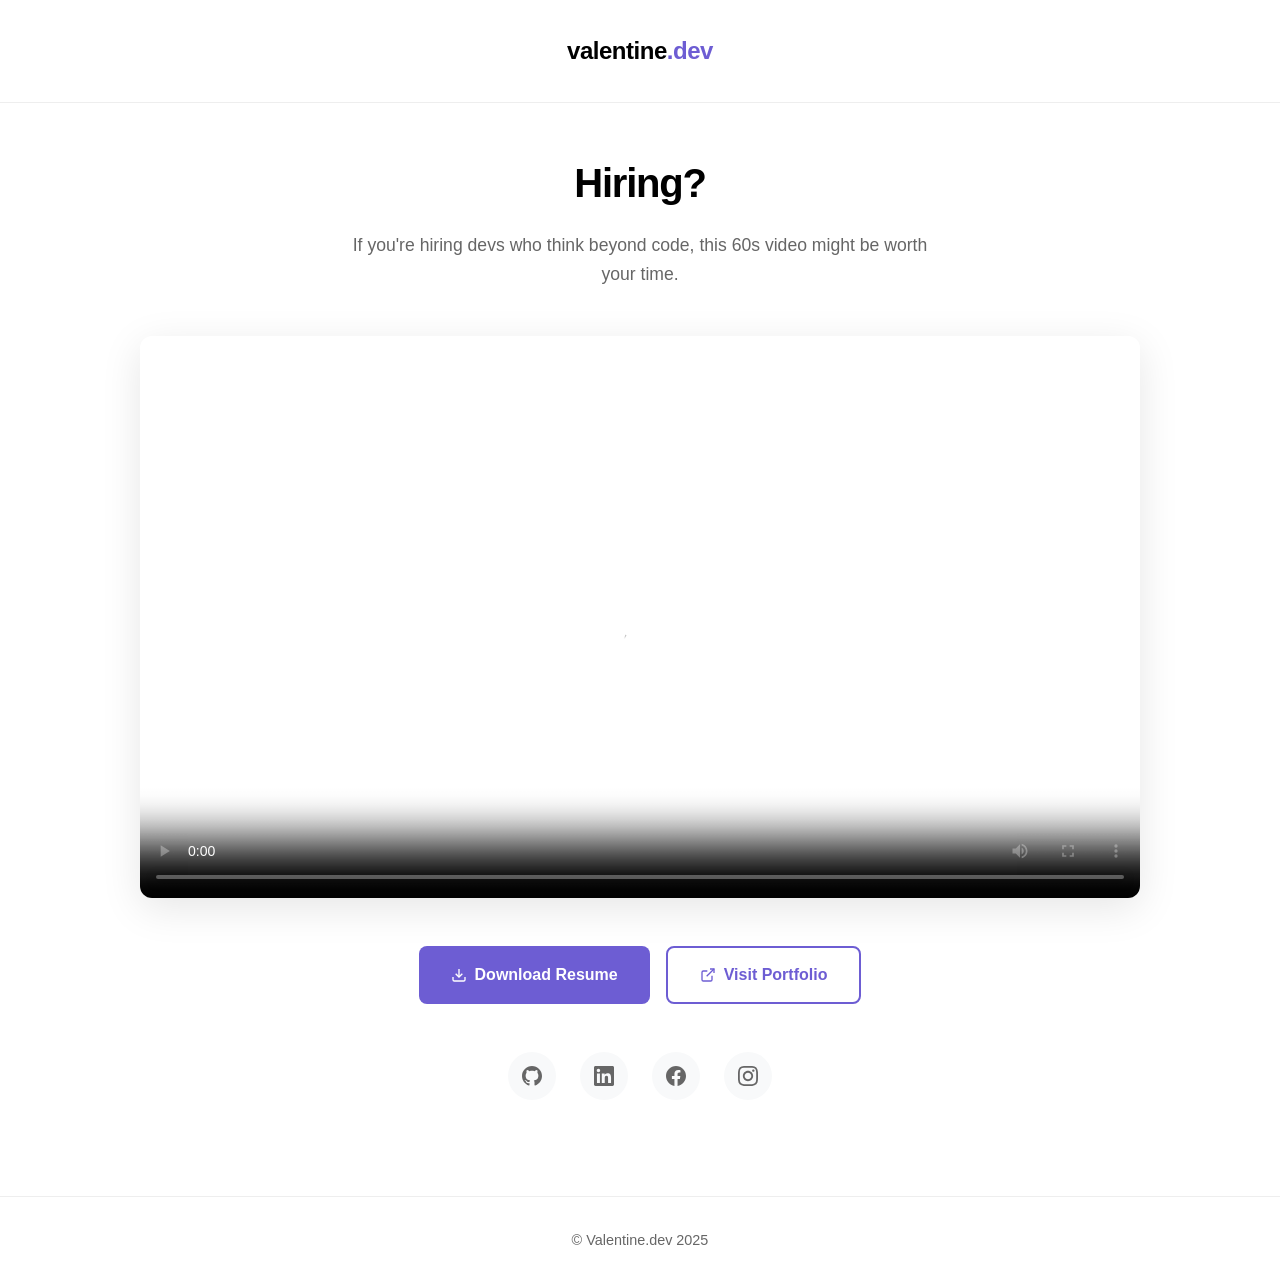
==== videos/60s-pitch/index.html @ 17f37378 "Add 60s pitch video and create index.html for video presentation - Added video file: assets/videos/6" ====
<!DOCTYPE html>
<html lang="en">
<head>
    <meta charset="UTF-8">
    <meta name="viewport" content="width=device-width, initial-scale=1.0">
    <title>Valentine Ohalebo - Full Stack Developer</title>
    <meta name="description" content="Full Stack Developer with 4+ years of experience crafting scalable web applications using React, Next.js, and TypeScript.">
    
    <style>
        * {
            margin: 0;
            padding: 0;
            box-sizing: border-box;
        }

        body {
            font-family: -apple-system, BlinkMacSystemFont, 'Segoe UI', Roboto, Oxygen, Ubuntu, Cantarell, sans-serif;
            line-height: 1.6;
            color: #333;
            background: #fff;
        }

        .container {
            max-width: 1200px;
            margin: 0 auto;
            padding: 0 20px;
        }

        /* Header */
        header {
            padding: 2rem 0;
            text-align: center;
            border-bottom: 1px solid #eee;
        }

        .brand {
            font-size: 1.5rem;
            font-weight: 600;
            color: #000;
            text-decoration: none;
            letter-spacing: -0.02em;
        }

        .brand .dev {
            color: #6D5DD3;
        }

        /* Main Content */
        main {
            padding: 3rem 0;
        }

        .intro {
            text-align: center;
            margin-bottom: 3rem;
        }

        .intro h1 {
            font-size: 2.5rem;
            font-weight: 700;
            margin-bottom: 1rem;
            color: #000;
            letter-spacing: -0.03em;
        }

        .intro p {
            font-size: 1.1rem;
            color: #666;
            max-width: 600px;
            margin: 0 auto;
        }

        /* Video Section */
        .video-section {
            margin: 3rem 0;
            text-align: center;
        }

        .video-container {
            position: relative;
            width: 100%;
            max-width: 900px;
            margin: 0 auto;
            border-radius: 12px;
            overflow: hidden;
            box-shadow: 0 10px 40px rgba(0, 0, 0, 0.1);
            aspect-ratio: 16/9;
        }

        .video-container video {
            width: 100%;
            height: 100%;
            object-fit: cover;
            display: block;
        }

        /* CTA Section */
        .cta-section {
            text-align: center;
            margin: 3rem 0;
        }

        .cta-buttons {
            display: flex;
            gap: 1rem;
            justify-content: center;
            flex-wrap: wrap;
            margin-top: 2rem;
        }

        .btn {
            display: inline-flex;
            align-items: center;
            gap: 0.5rem;
            padding: 0.875rem 2rem;
            font-size: 1rem;
            font-weight: 600;
            text-decoration: none;
            border-radius: 8px;
            transition: all 0.2s ease;
            border: none;
            cursor: pointer;
        }

        .btn-primary {
            background: #6D5DD3;
            color: #fff;
        }

        .btn-primary:hover {
            background: #5A4BC4;
            transform: translateY(-1px);
        }

        .btn-secondary {
            background: #fff;
            color: #6D5DD3;
            border: 2px solid #6D5DD3;
        }

        .btn-secondary:hover {
            background: #6D5DD3;
            color: #fff;
            transform: translateY(-1px);
        }

        /* Social Media */
        .social-section {
            text-align: center;
            margin: 3rem 0;
        }

        .social-icons {
            display: flex;
            justify-content: center;
            gap: 1.5rem;
            margin-top: 1rem;
        }

        .social-link {
            display: inline-flex;
            align-items: center;
            justify-content: center;
            width: 48px;
            height: 48px;
            background: #f8f9fa;
            border-radius: 50%;
            color: #666;
            text-decoration: none;
            transition: all 0.2s ease;
        }

        .social-link:hover {
            background: #6D5DD3;
            color: #fff;
            transform: translateY(-2px);
        }

        .social-link svg {
            width: 20px;
            height: 20px;
        }

        /* Footer */
        footer {
            border-top: 1px solid #eee;
            padding: 2rem 0;
            text-align: center;
            color: #666;
            font-size: 0.9rem;
        }

        /* Responsive */
        @media (max-width: 1024px) {
            .video-container {
                max-width: 800px;
            }
        }

        @media (max-width: 768px) {
            .container {
                padding: 0 20px;
            }

            main {
                padding: 2rem 0;
            }

            .intro {
                margin-bottom: 2.5rem;
            }

            .intro h1 {
                font-size: 2.2rem;
                margin-bottom: 1.5rem;
            }

            .intro p {
                font-size: 1.05rem;
                line-height: 1.5;
                padding: 0 10px;
            }

            .video-section {
                margin: 2.5rem 0;
                padding: 0 10px;
            }

            .video-container {
                max-width: 100%;
                margin: 0 auto;
                border-radius: 12px;
                box-shadow: 0 8px 32px rgba(0, 0, 0, 0.12);
            }

            .cta-section {
                margin: 2.5rem 0;
            }

            .cta-buttons {
                flex-direction: column;
                align-items: center;
                gap: 1rem;
                margin-top: 2rem;
            }

            .btn {
                width: 100%;
                max-width: 320px;
                padding: 1rem 2rem;
                font-size: 1.05rem;
                justify-content: center;
            }

            .social-section {
                margin: 2.5rem 0;
            }

            .social-icons {
                gap: 1.2rem;
            }

            .social-link {
                width: 52px;
                height: 52px;
            }

            .social-link svg {
                width: 22px;
                height: 22px;
            }
        }

        @media (max-width: 480px) {
            .container {
                padding: 0 16px;
            }

            header {
                padding: 1.5rem 0;
            }

            main {
                padding: 1.5rem 0;
            }

            .intro h1 {
                font-size: 1.9rem;
                margin-bottom: 1.2rem;
            }

            .intro p {
                font-size: 1rem;
                padding: 0 5px;
            }

            .video-section {
                padding: 0 8px;
            }

            .video-container {
                border-radius: 10px;
                box-shadow: 0 6px 24px rgba(0, 0, 0, 0.1);
            }

            .btn {
                max-width: 280px;
                padding: 0.9rem 1.5rem;
                font-size: 1rem;
            }

            .brand {
                font-size: 1.3rem;
            }

            .social-icons {
                gap: 1rem;
            }

            .social-link {
                width: 48px;
                height: 48px;
            }

            .social-link svg {
                width: 20px;
                height: 20px;
            }
        }

        /* Large screens - utilize more space */
        @media (min-width: 1200px) {
            .video-container {
                max-width: 1000px;
            }
        }

        @media (min-width: 1400px) {
            .container {
                max-width: 1400px;
            }
            
            .video-container {
                max-width: 1200px;
            }
        }
    </style>
</head>
<body>
    <header>
        <div class="container">
            <a href="/" class="brand">valentine<span class="dev">.dev</span></a>
        </div>
    </header>

    <main>
        <div class="container">
            <section class="intro">
                <h1>Hiring?</h1>
                <p>If you're hiring devs who think beyond code, this 60s video might be worth your time.</p>
            </section>

            <section class="video-section">
                <div class="video-container">
                    <video 
                        controls 
                        preload="metadata"
                        poster="../../assets/image/60s-pitch-thumbnail.jpeg"
                    >
                        <source src="../../assets/videos/60s-pitch.mp4" type="video/mp4">
                        Your browser does not support the video tag.
                    </video>
                </div>
            </section>

            <section class="cta-section">
                <div class="cta-buttons">
                    <a href="../../assets/resume/Valentine_Ohalebo_Resume.pdf" class="btn btn-primary" download>
                        <svg width="16" height="16" viewBox="0 0 24 24" fill="none" stroke="currentColor" stroke-width="2">
                            <path d="M21 15v4a2 2 0 0 1-2 2H5a2 2 0 0 1-2-2v-4"/>
                            <polyline points="7,10 12,15 17,10"/>
                            <line x1="12" y1="15" x2="12" y2="3"/>
                        </svg>
                        Download Resume
                    </a>
                    <a href="https://valentine.dev" class="btn btn-secondary" target="_blank" rel="noopener">
                        <svg width="16" height="16" viewBox="0 0 24 24" fill="none" stroke="currentColor" stroke-width="2">
                            <path d="M18 13v6a2 2 0 0 1-2 2H5a2 2 0 0 1-2-2V8a2 2 0 0 1 2-2h6"/>
                            <polyline points="15,3 21,3 21,9"/>
                            <line x1="10" y1="14" x2="21" y2="3"/>
                        </svg>
                        Visit Portfolio
                    </a>
                </div>
            </section>

            <section class="social-section">
                <div class="social-icons">
                    <a href="https://github.com/thevalentinedev" class="social-link" target="_blank" rel="noopener" aria-label="GitHub">
                        <svg viewBox="0 0 24 24" fill="currentColor">
                            <path d="M12 0c-6.626 0-12 5.373-12 12 0 5.302 3.438 9.8 8.207 11.387.599.111.793-.261.793-.577v-2.234c-3.338.726-4.033-1.416-4.033-1.416-.546-1.387-1.333-1.756-1.333-1.756-1.089-.745.083-.729.083-.729 1.205.084 1.839 1.237 1.839 1.237 1.07 1.834 2.807 1.304 3.492.997.107-.775.418-1.305.762-1.604-2.665-.305-5.467-1.334-5.467-5.931 0-1.311.469-2.381 1.236-3.221-.124-.303-.535-1.524.117-3.176 0 0 1.008-.322 3.301 1.23.957-.266 1.983-.399 3.003-.404 1.02.005 2.047.138 3.006.404 2.291-1.552 3.297-1.23 3.297-1.23.653 1.653.242 2.874.118 3.176.77.84 1.235 1.911 1.235 3.221 0 4.609-2.807 5.624-5.479 5.921.43.372.823 1.102.823 2.222v3.293c0 .319.192.694.801.576 4.765-1.589 8.199-6.086 8.199-11.386 0-6.627-5.373-12-12-12z"/>
                        </svg>
                    </a>
                     <a href="https://www.linkedin.com/in/valentine-ohalebo-51bb37221/" class="social-link" target="_blank" rel="noopener" aria-label="LinkedIn">
                        <svg viewBox="0 0 24 24" fill="currentColor">
                            <path d="M20.447 20.452h-3.554v-5.569c0-1.328-.027-3.037-1.852-3.037-1.853 0-2.136 1.445-2.136 2.939v5.667H9.351V9h3.414v1.561h.046c.477-.9 1.637-1.85 3.37-1.85 3.601 0 4.267 2.37 4.267 5.455v6.286zM5.337 7.433c-1.144 0-2.063-.926-2.063-2.065 0-1.138.92-2.063 2.063-2.063 1.14 0 2.064.925 2.064 2.063 0 1.139-.925 2.065-2.064 2.065zm1.782 13.019H3.555V9h3.564v11.452zM22.225 0H1.771C.792 0 0 .774 0 1.729v20.542C0 23.227.792 24 1.771 24h20.451C23.2 24 24 23.227 24 22.271V1.729C24 .774 23.2 0 22.222 0h.003z"/>
                        </svg>
                    </a>
                    <a href="https://www.facebook.com/people/Valentine-Ohalebo/61554448273077/?_rdr" class="social-link" target="_blank" rel="noopener" aria-label="Facebook">
                        <svg viewBox="0 0 24 24" fill="currentColor">
                            <path d="M24 12.073c0-6.627-5.373-12-12-12s-12 5.373-12 12c0 5.99 4.388 10.954 10.125 11.854v-8.385H7.078v-3.47h3.047V9.43c0-3.007 1.792-4.669 4.533-4.669 1.312 0 2.686.235 2.686.235v2.953H15.83c-1.491 0-1.956.925-1.956 1.874v2.25h3.328l-.532 3.47h-2.796v8.385C19.612 23.027 24 18.062 24 12.073z"/>
                        </svg>
                    </a>
                    <a href="https://www.instagram.com/codebyval/" class="social-link" target="_blank" rel="noopener" aria-label="Instagram">
                        <svg viewBox="0 0 24 24" fill="currentColor">
                            <path d="M12 2.163c3.204 0 3.584.012 4.85.07 3.252.148 4.771 1.691 4.919 4.919.058 1.265.069 1.645.069 4.849 0 3.205-.012 3.584-.069 4.849-.149 3.225-1.664 4.771-4.919 4.919-1.266.058-1.644.07-4.85.07-3.204 0-3.584-.012-4.849-.07-3.26-.149-4.771-1.699-4.919-4.92-.058-1.265-.07-1.644-.07-4.849 0-3.204.013-3.583.07-4.849.149-3.227 1.664-4.771 4.919-4.919 1.266-.057 1.645-.069 4.849-.069zm0-2.163c-3.259 0-3.667.014-4.947.072-4.358.2-6.78 2.618-6.98 6.98-.059 1.281-.073 1.689-.073 4.948 0 3.259.014 3.668.072 4.948.2 4.358 2.618 6.78 6.98 6.98 1.281.058 1.689.072 4.948.072 3.259 0 3.668-.014 4.948-.072 4.354-.2 6.782-2.618 6.979-6.98.059-1.28.073-1.689.073-4.948 0-3.259-.014-3.667-.072-4.947-.196-4.354-2.617-6.78-6.979-6.98-1.281-.059-1.69-.073-4.949-.073zm0 5.838c-3.403 0-6.162 2.759-6.162 6.162s2.759 6.163 6.162 6.163 6.162-2.759 6.162-6.163c0-3.403-2.759-6.162-6.162-6.162zm0 10.162c-2.209 0-4-1.79-4-4 0-2.209 1.791-4 4-4s4 1.791 4 4c0 2.21-1.791 4-4 4zm6.406-11.845c-.796 0-1.441.645-1.441 1.44s.645 1.44 1.441 1.44c.795 0 1.439-.645 1.439-1.44s-.644-1.44-1.439-1.44z"/>
                        </svg>
                    </a>
                </div>
            </section>
        </div>
    </main>

    <footer>
        <div class="container">
            <p>&copy; Valentine.dev 2025</p>
        </div>
    </footer>

    <script>
        // Simple analytics tracking (optional)
        function trackEvent(action, label) {
            console.log(`Event: ${action} - ${label}`);
            // Add your analytics code here if needed
        }

        // Track button clicks
        document.querySelectorAll('.btn').forEach(btn => {
            btn.addEventListener('click', function() {
                const action = this.textContent.trim();
                trackEvent('button_click', action);
            });
        });

        // Track social media clicks
        document.querySelectorAll('.social-link').forEach(link => {
            link.addEventListener('click', function() {
                const platform = this.getAttribute('aria-label');
                trackEvent('social_click', platform);
            });
        });

        // Video interaction tracking
        const video = document.querySelector('video');
        if (video) {
            video.addEventListener('play', () => trackEvent('video', 'play'));
            video.addEventListener('pause', () => trackEvent('video', 'pause'));
            video.addEventListener('ended', () => trackEvent('video', 'completed'));
        }

        // Smooth scroll for any internal links (if added later)
        document.querySelectorAll('a[href^="#"]').forEach(anchor => {
            anchor.addEventListener('click', function (e) {
                e.preventDefault();
                const target = document.querySelector(this.getAttribute('href'));
                if (target) {
                    target.scrollIntoView({
                        behavior: 'smooth',
                        block: 'start'
                    });
                }
            });
        });
    </script>
</body>
</html>
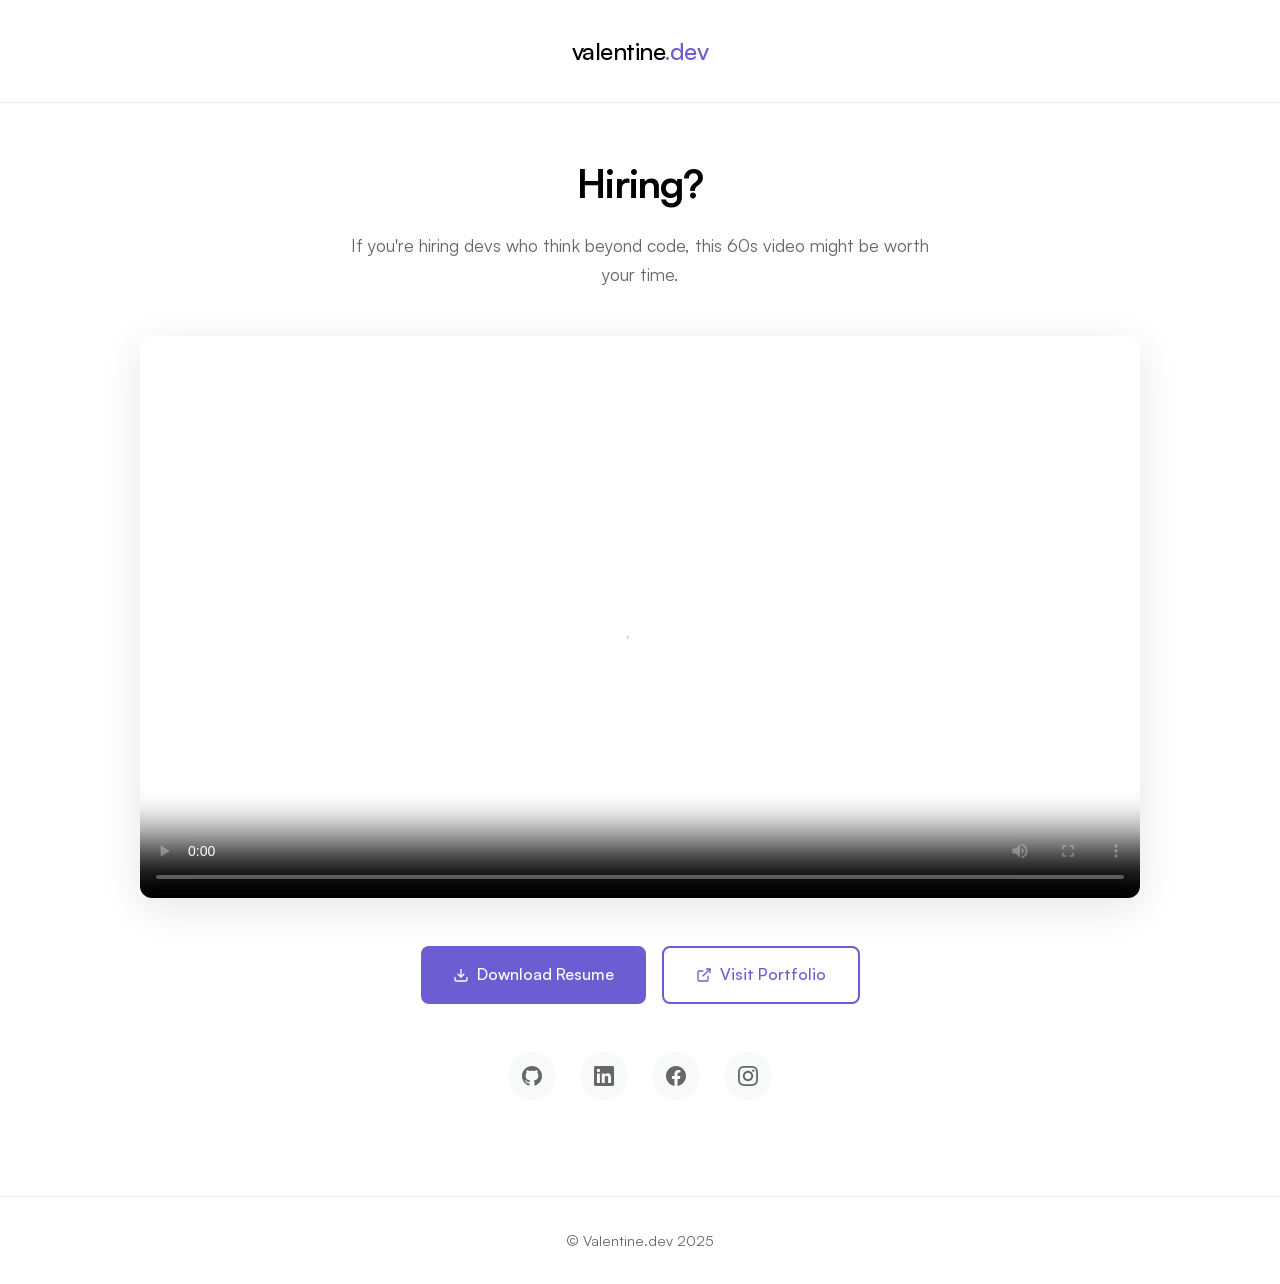
==== commit 773454c7: "Update Instagram link and enhance meta tags for SEO optimization" ====
--- a/videos/60s-pitch/index.html
+++ b/videos/60s-pitch/index.html
@@ -3,348 +3,94 @@
 <head>
     <meta charset="UTF-8">
     <meta name="viewport" content="width=device-width, initial-scale=1.0">
-    <title>Valentine Ohalebo - Full Stack Developer</title>
-    <meta name="description" content="Full Stack Developer with 4+ years of experience crafting scalable web applications using React, Next.js, and TypeScript.">
-    
-    <style>
-        * {
-            margin: 0;
-            padding: 0;
-            box-sizing: border-box;
-        }
-
-        body {
-            font-family: -apple-system, BlinkMacSystemFont, 'Segoe UI', Roboto, Oxygen, Ubuntu, Cantarell, sans-serif;
-            line-height: 1.6;
-            color: #333;
-            background: #fff;
-        }
-
-        .container {
-            max-width: 1200px;
-            margin: 0 auto;
-            padding: 0 20px;
-        }
-
-        /* Header */
-        header {
-            padding: 2rem 0;
-            text-align: center;
-            border-bottom: 1px solid #eee;
-        }
-
-        .brand {
-            font-size: 1.5rem;
-            font-weight: 600;
-            color: #000;
-            text-decoration: none;
-            letter-spacing: -0.02em;
-        }
-
-        .brand .dev {
-            color: #6D5DD3;
-        }
-
-        /* Main Content */
-        main {
-            padding: 3rem 0;
-        }
-
-        .intro {
-            text-align: center;
-            margin-bottom: 3rem;
-        }
-
-        .intro h1 {
-            font-size: 2.5rem;
-            font-weight: 700;
-            margin-bottom: 1rem;
-            color: #000;
-            letter-spacing: -0.03em;
-        }
-
-        .intro p {
-            font-size: 1.1rem;
-            color: #666;
-            max-width: 600px;
-            margin: 0 auto;
-        }
-
-        /* Video Section */
-        .video-section {
-            margin: 3rem 0;
-            text-align: center;
-        }
-
-        .video-container {
-            position: relative;
-            width: 100%;
-            max-width: 900px;
-            margin: 0 auto;
-            border-radius: 12px;
-            overflow: hidden;
-            box-shadow: 0 10px 40px rgba(0, 0, 0, 0.1);
-            aspect-ratio: 16/9;
-        }
-
-        .video-container video {
-            width: 100%;
-            height: 100%;
-            object-fit: cover;
-            display: block;
-        }
-
-        /* CTA Section */
-        .cta-section {
-            text-align: center;
-            margin: 3rem 0;
-        }
-
-        .cta-buttons {
-            display: flex;
-            gap: 1rem;
-            justify-content: center;
-            flex-wrap: wrap;
-            margin-top: 2rem;
-        }
-
-        .btn {
-            display: inline-flex;
-            align-items: center;
-            gap: 0.5rem;
-            padding: 0.875rem 2rem;
-            font-size: 1rem;
-            font-weight: 600;
-            text-decoration: none;
-            border-radius: 8px;
-            transition: all 0.2s ease;
-            border: none;
-            cursor: pointer;
-        }
-
-        .btn-primary {
-            background: #6D5DD3;
-            color: #fff;
-        }
-
-        .btn-primary:hover {
-            background: #5A4BC4;
-            transform: translateY(-1px);
-        }
-
-        .btn-secondary {
-            background: #fff;
-            color: #6D5DD3;
-            border: 2px solid #6D5DD3;
-        }
-
-        .btn-secondary:hover {
-            background: #6D5DD3;
-            color: #fff;
-            transform: translateY(-1px);
-        }
-
-        /* Social Media */
-        .social-section {
-            text-align: center;
-            margin: 3rem 0;
-        }
-
-        .social-icons {
-            display: flex;
-            justify-content: center;
-            gap: 1.5rem;
-            margin-top: 1rem;
-        }
-
-        .social-link {
-            display: inline-flex;
-            align-items: center;
-            justify-content: center;
-            width: 48px;
-            height: 48px;
-            background: #f8f9fa;
-            border-radius: 50%;
-            color: #666;
-            text-decoration: none;
-            transition: all 0.2s ease;
-        }
-
-        .social-link:hover {
-            background: #6D5DD3;
-            color: #fff;
-            transform: translateY(-2px);
-        }
-
-        .social-link svg {
-            width: 20px;
-            height: 20px;
-        }
-
-        /* Footer */
-        footer {
-            border-top: 1px solid #eee;
-            padding: 2rem 0;
-            text-align: center;
-            color: #666;
-            font-size: 0.9rem;
-        }
-
-        /* Responsive */
-        @media (max-width: 1024px) {
-            .video-container {
-                max-width: 800px;
-            }
-        }
-
-        @media (max-width: 768px) {
-            .container {
-                padding: 0 20px;
-            }
-
-            main {
-                padding: 2rem 0;
-            }
-
-            .intro {
-                margin-bottom: 2.5rem;
-            }
-
-            .intro h1 {
-                font-size: 2.2rem;
-                margin-bottom: 1.5rem;
-            }
-
-            .intro p {
-                font-size: 1.05rem;
-                line-height: 1.5;
-                padding: 0 10px;
-            }
-
-            .video-section {
-                margin: 2.5rem 0;
-                padding: 0 10px;
-            }
-
-            .video-container {
-                max-width: 100%;
-                margin: 0 auto;
-                border-radius: 12px;
-                box-shadow: 0 8px 32px rgba(0, 0, 0, 0.12);
-            }
-
-            .cta-section {
-                margin: 2.5rem 0;
-            }
-
-            .cta-buttons {
-                flex-direction: column;
-                align-items: center;
-                gap: 1rem;
-                margin-top: 2rem;
-            }
-
-            .btn {
-                width: 100%;
-                max-width: 320px;
-                padding: 1rem 2rem;
-                font-size: 1.05rem;
-                justify-content: center;
-            }
-
-            .social-section {
-                margin: 2.5rem 0;
-            }
-
-            .social-icons {
-                gap: 1.2rem;
-            }
-
-            .social-link {
-                width: 52px;
-                height: 52px;
-            }
-
-            .social-link svg {
-                width: 22px;
-                height: 22px;
-            }
-        }
-
-        @media (max-width: 480px) {
-            .container {
-                padding: 0 16px;
-            }
-
-            header {
-                padding: 1.5rem 0;
-            }
-
-            main {
-                padding: 1.5rem 0;
-            }
-
-            .intro h1 {
-                font-size: 1.9rem;
-                margin-bottom: 1.2rem;
-            }
-
-            .intro p {
-                font-size: 1rem;
-                padding: 0 5px;
-            }
-
-            .video-section {
-                padding: 0 8px;
-            }
-
-            .video-container {
-                border-radius: 10px;
-                box-shadow: 0 6px 24px rgba(0, 0, 0, 0.1);
-            }
-
-            .btn {
-                max-width: 280px;
-                padding: 0.9rem 1.5rem;
-                font-size: 1rem;
-            }
-
-            .brand {
-                font-size: 1.3rem;
-            }
-
-            .social-icons {
-                gap: 1rem;
-            }
-
-            .social-link {
-                width: 48px;
-                height: 48px;
-            }
-
-            .social-link svg {
-                width: 20px;
-                height: 20px;
-            }
-        }
-
-        /* Large screens - utilize more space */
-        @media (min-width: 1200px) {
-            .video-container {
-                max-width: 1000px;
-            }
-        }
-
-        @media (min-width: 1400px) {
-            .container {
-                max-width: 1400px;
-            }
-            
-            .video-container {
-                max-width: 1200px;
-            }
-        }
-    </style>
+    
+    <!-- Primary Meta Tags -->
+    <title>Valentine Ohalebo – I Build Fast, Scalable Tools That Actually Get Used</title>
+    <meta name="title" content="Valentine Ohalebo – I Build Fast, Scalable Tools That Actually Get Used">
+    <meta name="description" content="Here's a 60-second video showing how I build, what I ship, and why it's worth your time. Resume + portfolio inside.">
+    <meta name="keywords" content="Valentine Ohalebo, Full Stack Developer, React, Next.js, TypeScript, Web Developer, Software Engineer, Portfolio">
+    <meta name="author" content="Valentine Ohalebo">
+    <meta name="robots" content="index, follow">
+    <link rel="canonical" href="https://valentine.dev">
+    
+    <!-- Open Graph / Facebook -->
+    <meta property="og:type" content="website">
+    <meta property="og:url" content="https://valentine.dev">
+    <meta property="og:title" content="Valentine Ohalebo – I Build Fast, Scalable Tools That Actually Get Used">
+    <meta property="og:description" content="Here's a 60-second video showing how I build, what I ship, and why it's worth your time. Resume + portfolio inside.">
+    <meta property="og:image" content="https://valentine.dev/assets/image/60s-pitch-thumbnail.jpeg">
+    <meta property="og:image:width" content="1200">
+    <meta property="og:image:height" content="630">
+    <meta property="og:image:alt" content="Valentine Ohalebo - Full Stack Developer Video Pitch">
+    <meta property="og:site_name" content="Valentine.dev">
+    <meta property="og:locale" content="en_US">
+    
+    <!-- Twitter -->
+    <meta property="twitter:card" content="summary_large_image">
+    <meta property="twitter:url" content="https://valentine.dev">
+    <meta property="twitter:title" content="Valentine Ohalebo – I Build Fast, Scalable Tools That Actually Get Used">
+    <meta property="twitter:description" content="Here's a 60-second video showing how I build, what I ship, and why it's worth your time. Resume + portfolio inside.">
+    <meta property="twitter:image" content="https://valentine.dev/assets/image/60s-pitch-thumbnail.jpeg">
+    <meta property="twitter:image:alt" content="Valentine Ohalebo - Full Stack Developer Video Pitch">
+    <meta property="twitter:creator" content="@thevalentinedev">
+    <meta property="twitter:site" content="@thevalentinedev">
+    
+    <!-- LinkedIn -->
+    <meta property="og:image:type" content="image/jpeg">
+    <meta property="article:author" content="Valentine Ohalebo">
+    <meta property="profile:first_name" content="Valentine">
+    <meta property="profile:last_name" content="Ohalebo">
+    <meta property="profile:username" content="valentine-ohalebo">
+    
+    <!-- Additional Meta Tags -->
+    <meta name="theme-color" content="#6D5DD3">
+    <meta name="msapplication-TileColor" content="#6D5DD3">
+    <meta name="apple-mobile-web-app-capable" content="yes">
+    <meta name="apple-mobile-web-app-status-bar-style" content="default">
+    <meta name="apple-mobile-web-app-title" content="Valentine.dev">
+    
+    <!-- Favicon -->
+    <link rel="icon" type="image/x-icon" href="/favicon.ico">
+    <link rel="apple-touch-icon" sizes="180x180" href="/apple-touch-icon.png">
+    <link rel="icon" type="image/png" sizes="32x32" href="/favicon-32x32.png">
+    <link rel="icon" type="image/png" sizes="16x16" href="/favicon-16x16.png">
+    <link rel="manifest" href="/site.webmanifest">
+    <link rel="stylesheet" href="styles.css">
+    
+    <!-- Structured Data -->
+    <script type="application/ld+json">
+    {
+      "@context": "https://schema.org",
+      "@type": "Person",
+      "name": "Valentine Ohalebo",
+      "jobTitle": "Full Stack Developer",
+      "description": "Full Stack Developer with 4+ years of experience crafting scalable web applications using React, Next.js, and TypeScript",
+      "url": "https://valentine.dev",
+      "image": "https://valentine.dev/assets/image/60s-pitch-thumbnail.jpeg",
+      "sameAs": [
+        "https://github.com/thevalentinedev",
+        "https://www.linkedin.com/in/valentine-ohalebo-51bb37221/",
+        "https://www.instagram.com/thevalentinedev/",
+        "https://www.facebook.com/people/Valentine-Ohalebo/61554448273077/"
+      ],
+      "address": {
+        "@type": "PostalAddress",
+        "addressLocality": "Waterloo",
+        "addressRegion": "Ontario",
+        "addressCountry": "Canada"
+      },
+      "email": "hello@valentine.dev",
+      "knowsAbout": [
+        "JavaScript",
+        "TypeScript",
+        "React",
+        "Next.js",
+        "Full Stack Development",
+        "Web Development",
+        "Software Engineering"
+      ]
+    }
+    </script>
 </head>
 <body>
     <header>
@@ -411,7 +157,7 @@
                             <path d="M24 12.073c0-6.627-5.373-12-12-12s-12 5.373-12 12c0 5.99 4.388 10.954 10.125 11.854v-8.385H7.078v-3.47h3.047V9.43c0-3.007 1.792-4.669 4.533-4.669 1.312 0 2.686.235 2.686.235v2.953H15.83c-1.491 0-1.956.925-1.956 1.874v2.25h3.328l-.532 3.47h-2.796v8.385C19.612 23.027 24 18.062 24 12.073z"/>
                         </svg>
                     </a>
-                    <a href="https://www.instagram.com/codebyval/" class="social-link" target="_blank" rel="noopener" aria-label="Instagram">
+                    <a href="https://www.instagram.com/thevalentinedev/" class="social-link" target="_blank" rel="noopener" aria-label="Instagram">
                         <svg viewBox="0 0 24 24" fill="currentColor">
                             <path d="M12 2.163c3.204 0 3.584.012 4.85.07 3.252.148 4.771 1.691 4.919 4.919.058 1.265.069 1.645.069 4.849 0 3.205-.012 3.584-.069 4.849-.149 3.225-1.664 4.771-4.919 4.919-1.266.058-1.644.07-4.85.07-3.204 0-3.584-.012-4.849-.07-3.26-.149-4.771-1.699-4.919-4.92-.058-1.265-.07-1.644-.07-4.849 0-3.204.013-3.583.07-4.849.149-3.227 1.664-4.771 4.919-4.919 1.266-.057 1.645-.069 4.849-.069zm0-2.163c-3.259 0-3.667.014-4.947.072-4.358.2-6.78 2.618-6.98 6.98-.059 1.281-.073 1.689-.073 4.948 0 3.259.014 3.668.072 4.948.2 4.358 2.618 6.78 6.98 6.98 1.281.058 1.689.072 4.948.072 3.259 0 3.668-.014 4.948-.072 4.354-.2 6.782-2.618 6.979-6.98.059-1.28.073-1.689.073-4.948 0-3.259-.014-3.667-.072-4.947-.196-4.354-2.617-6.78-6.979-6.98-1.281-.059-1.69-.073-4.949-.073zm0 5.838c-3.403 0-6.162 2.759-6.162 6.162s2.759 6.163 6.162 6.163 6.162-2.759 6.162-6.163c0-3.403-2.759-6.162-6.162-6.162zm0 10.162c-2.209 0-4-1.79-4-4 0-2.209 1.791-4 4-4s4 1.791 4 4c0 2.21-1.791 4-4 4zm6.406-11.845c-.796 0-1.441.645-1.441 1.44s.645 1.44 1.441 1.44c.795 0 1.439-.645 1.439-1.44s-.644-1.44-1.439-1.44z"/>
                         </svg>
--- a/videos/60s-pitch/styles.css
+++ b/videos/60s-pitch/styles.css
@@ -0,0 +1,370 @@
+
+        /* Satoshi Font Face Declarations */
+        @font-face {
+            font-family: 'Satoshi';
+            src: url('../../assets/fonts/Satoshi-Regular.woff2') format('woff2'),
+                 url('../../assets/fonts/Satoshi-Regular.woff') format('woff');
+            font-weight: 400;
+            font-style: normal;
+            font-display: swap;
+        }
+
+        @font-face {
+            font-family: 'Satoshi';
+            src: url('../../assets/fonts/Satoshi-Medium.woff2') format('woff2'),
+                 url('../../assets/fonts/Satoshi-Medium.woff') format('woff');
+            font-weight: 500;
+            font-style: normal;
+            font-display: swap;
+        }
+
+        @font-face {
+            font-family: 'Satoshi';
+            src: url('../../assets/fonts/Satoshi-Bold.woff2') format('woff2'),
+                 url('../../assets/fonts/Satoshi-Bold.woff') format('woff');
+            font-weight: 700;
+            font-style: normal;
+            font-display: swap;
+        }
+
+        * {
+            margin: 0;
+            padding: 0;
+            box-sizing: border-box;
+        }
+
+        body {
+            font-family: 'Satoshi', -apple-system, BlinkMacSystemFont, 'Segoe UI', Roboto, Oxygen, Ubuntu, Cantarell, sans-serif;
+            line-height: 1.6;
+            color: #333;
+            background: #fff;
+            font-weight: 400;
+        }
+
+        .container {
+            max-width: 1200px;
+            margin: 0 auto;
+            padding: 0 20px;
+        }
+
+        /* Header */
+        header {
+            padding: 2rem 0;
+            text-align: center;
+            border-bottom: 1px solid #eee;
+        }
+
+        .brand {
+            font-size: 1.5rem;
+            font-weight: 500;
+            color: #000;
+            text-decoration: none;
+            letter-spacing: -0.02em;
+        }
+
+        .brand .dev {
+            color: #6D5DD3;
+        }
+
+        /* Main Content */
+        main {
+            padding: 3rem 0;
+        }
+
+        .intro {
+            text-align: center;
+            margin-bottom: 3rem;
+        }
+
+        .intro h1 {
+            font-size: 2.5rem;
+            font-weight: 700;
+            margin-bottom: 1rem;
+            color: #000;
+            letter-spacing: -0.03em;
+        }
+
+        .intro p {
+            font-size: 1.1rem;
+            font-weight: 400;
+            color: #666;
+            max-width: 600px;
+            margin: 0 auto;
+        }
+
+        /* Video Section */
+        .video-section {
+            margin: 3rem 0;
+            text-align: center;
+        }
+
+        .video-container {
+            position: relative;
+            width: 100%;
+            max-width: 900px;
+            margin: 0 auto;
+            border-radius: 12px;
+            overflow: hidden;
+            box-shadow: 0 10px 40px rgba(0, 0, 0, 0.1);
+            aspect-ratio: 16/9;
+        }
+
+        .video-container video {
+            width: 100%;
+            height: 100%;
+            object-fit: cover;
+            display: block;
+        }
+
+        /* CTA Section */
+        .cta-section {
+            text-align: center;
+            margin: 3rem 0;
+        }
+
+        .cta-buttons {
+            display: flex;
+            gap: 1rem;
+            justify-content: center;
+            flex-wrap: wrap;
+            margin-top: 2rem;
+        }
+
+        .btn {
+            display: inline-flex;
+            align-items: center;
+            gap: 0.5rem;
+            padding: 0.875rem 2rem;
+            font-size: 1rem;
+            font-weight: 500;
+            text-decoration: none;
+            border-radius: 8px;
+            transition: all 0.2s ease;
+            border: none;
+            cursor: pointer;
+            font-family: 'Satoshi', sans-serif;
+        }
+
+        .btn-primary {
+            background: #6D5DD3;
+            color: #fff;
+        }
+
+        .btn-primary:hover {
+            background: #5A4BC4;
+            transform: translateY(-1px);
+        }
+
+        .btn-secondary {
+            background: #fff;
+            color: #6D5DD3;
+            border: 2px solid #6D5DD3;
+        }
+
+        .btn-secondary:hover {
+            background: #6D5DD3;
+            color: #fff;
+            transform: translateY(-1px);
+        }
+
+        /* Social Media */
+        .social-section {
+            text-align: center;
+            margin: 3rem 0;
+        }
+
+        .social-icons {
+            display: flex;
+            justify-content: center;
+            gap: 1.5rem;
+            margin-top: 1rem;
+        }
+
+        .social-link {
+            display: inline-flex;
+            align-items: center;
+            justify-content: center;
+            width: 48px;
+            height: 48px;
+            background: #f8f9fa;
+            border-radius: 50%;
+            color: #666;
+            text-decoration: none;
+            transition: all 0.2s ease;
+        }
+
+        .social-link:hover {
+            background: #6D5DD3;
+            color: #fff;
+            transform: translateY(-2px);
+        }
+
+        .social-link svg {
+            width: 20px;
+            height: 20px;
+        }
+
+        /* Footer */
+        footer {
+            border-top: 1px solid #eee;
+            padding: 2rem 0;
+            text-align: center;
+            color: #666;
+            font-size: 0.9rem;
+            font-weight: 400;
+        }
+
+        /* Responsive */
+        @media (max-width: 1024px) {
+            .video-container {
+                max-width: 800px;
+            }
+        }
+
+        @media (max-width: 768px) {
+            .container {
+                padding: 0 20px;
+            }
+
+            main {
+                padding: 2rem 0;
+            }
+
+            .intro {
+                margin-bottom: 2.5rem;
+            }
+
+            .intro h1 {
+                font-size: 2.2rem;
+                margin-bottom: 1.5rem;
+            }
+
+            .intro p {
+                font-size: 1.05rem;
+                line-height: 1.5;
+                padding: 0 10px;
+            }
+
+            .video-section {
+                margin: 2.5rem 0;
+                padding: 0 10px;
+            }
+
+            .video-container {
+                max-width: 100%;
+                margin: 0 auto;
+                border-radius: 12px;
+                box-shadow: 0 8px 32px rgba(0, 0, 0, 0.12);
+            }
+
+            .cta-section {
+                margin: 2.5rem 0;
+            }
+
+            .cta-buttons {
+                flex-direction: column;
+                align-items: center;
+                gap: 1rem;
+                margin-top: 2rem;
+            }
+
+            .btn {
+                width: 100%;
+                max-width: 320px;
+                padding: 1rem 2rem;
+                font-size: 1.05rem;
+                justify-content: center;
+            }
+
+            .social-section {
+                margin: 2.5rem 0;
+            }
+
+            .social-icons {
+                gap: 1.2rem;
+            }
+
+            .social-link {
+                width: 52px;
+                height: 52px;
+            }
+
+            .social-link svg {
+                width: 22px;
+                height: 22px;
+            }
+        }
+
+        @media (max-width: 480px) {
+            .container {
+                padding: 0 16px;
+            }
+
+            header {
+                padding: 1.5rem 0;
+            }
+
+            main {
+                padding: 1.5rem 0;
+            }
+
+            .intro h1 {
+                font-size: 1.9rem;
+                margin-bottom: 1.2rem;
+            }
+
+            .intro p {
+                font-size: 1rem;
+                padding: 0 5px;
+            }
+
+            .video-section {
+                padding: 0 8px;
+            }
+
+            .video-container {
+                border-radius: 10px;
+                box-shadow: 0 6px 24px rgba(0, 0, 0, 0.1);
+            }
+
+            .btn {
+                max-width: 280px;
+                padding: 0.9rem 1.5rem;
+                font-size: 1rem;
+            }
+
+            .brand {
+                font-size: 1.3rem;
+            }
+
+            .social-icons {
+                gap: 1rem;
+            }
+
+            .social-link {
+                width: 48px;
+                height: 48px;
+            }
+
+            .social-link svg {
+                width: 20px;
+                height: 20px;
+            }
+        }
+
+        /* Large screens - utilize more space */
+        @media (min-width: 1200px) {
+            .video-container {
+                max-width: 1000px;
+            }
+        }
+
+        @media (min-width: 1400px) {
+            .container {
+                max-width: 1400px;
+            }
+            
+            .video-container {
+                max-width: 1200px;
+            }
+        }
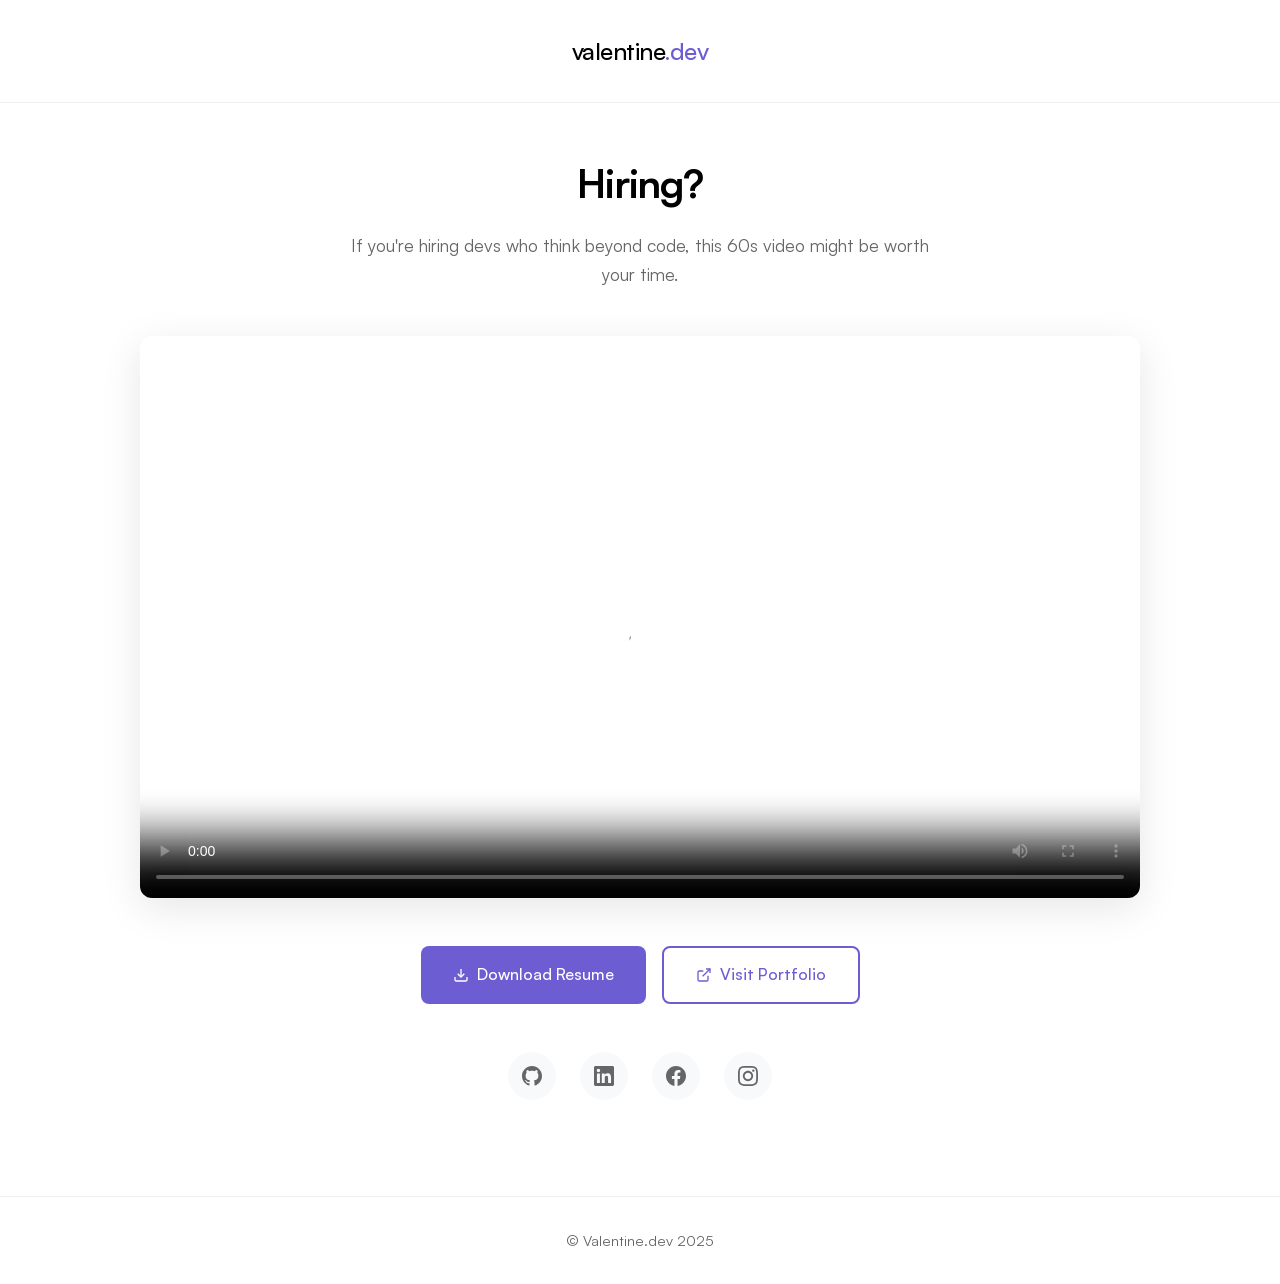
==== commit fdcb2db6: "Fix image paths in Open Graph and Twitter meta tags for 60s pitch video" ====
--- a/videos/60s-pitch/index.html
+++ b/videos/60s-pitch/index.html
@@ -18,7 +18,7 @@
     <meta property="og:url" content="https://valentine.dev">
     <meta property="og:title" content="Valentine Ohalebo – I Build Fast, Scalable Tools That Actually Get Used">
     <meta property="og:description" content="Here's a 60-second video showing how I build, what I ship, and why it's worth your time. Resume + portfolio inside.">
-    <meta property="og:image" content="https://valentine.dev/assets/image/60s-pitch-thumbnail.jpeg">
+    <meta property="og:image" content="../../https://valentine.dev/assets/images/60s-pitch-thumbnail.jpeg">
     <meta property="og:image:width" content="1200">
     <meta property="og:image:height" content="630">
     <meta property="og:image:alt" content="Valentine Ohalebo - Full Stack Developer Video Pitch">
@@ -30,7 +30,7 @@
     <meta property="twitter:url" content="https://valentine.dev">
     <meta property="twitter:title" content="Valentine Ohalebo – I Build Fast, Scalable Tools That Actually Get Used">
     <meta property="twitter:description" content="Here's a 60-second video showing how I build, what I ship, and why it's worth your time. Resume + portfolio inside.">
-    <meta property="twitter:image" content="https://valentine.dev/assets/image/60s-pitch-thumbnail.jpeg">
+    <meta property="twitter:image" content="../../https://valentine.dev/assets/images/60s-pitch-thumbnail.jpeg">
     <meta property="twitter:image:alt" content="Valentine Ohalebo - Full Stack Developer Video Pitch">
     <meta property="twitter:creator" content="@thevalentinedev">
     <meta property="twitter:site" content="@thevalentinedev">
@@ -66,7 +66,7 @@
       "jobTitle": "Full Stack Developer",
       "description": "Full Stack Developer with 4+ years of experience crafting scalable web applications using React, Next.js, and TypeScript",
       "url": "https://valentine.dev",
-      "image": "https://valentine.dev/assets/image/60s-pitch-thumbnail.jpeg",
+      "image": "../../https://valentine.dev/assets/images/60s-pitch-thumbnail.jpeg",
       "sameAs": [
         "https://github.com/thevalentinedev",
         "https://www.linkedin.com/in/valentine-ohalebo-51bb37221/",
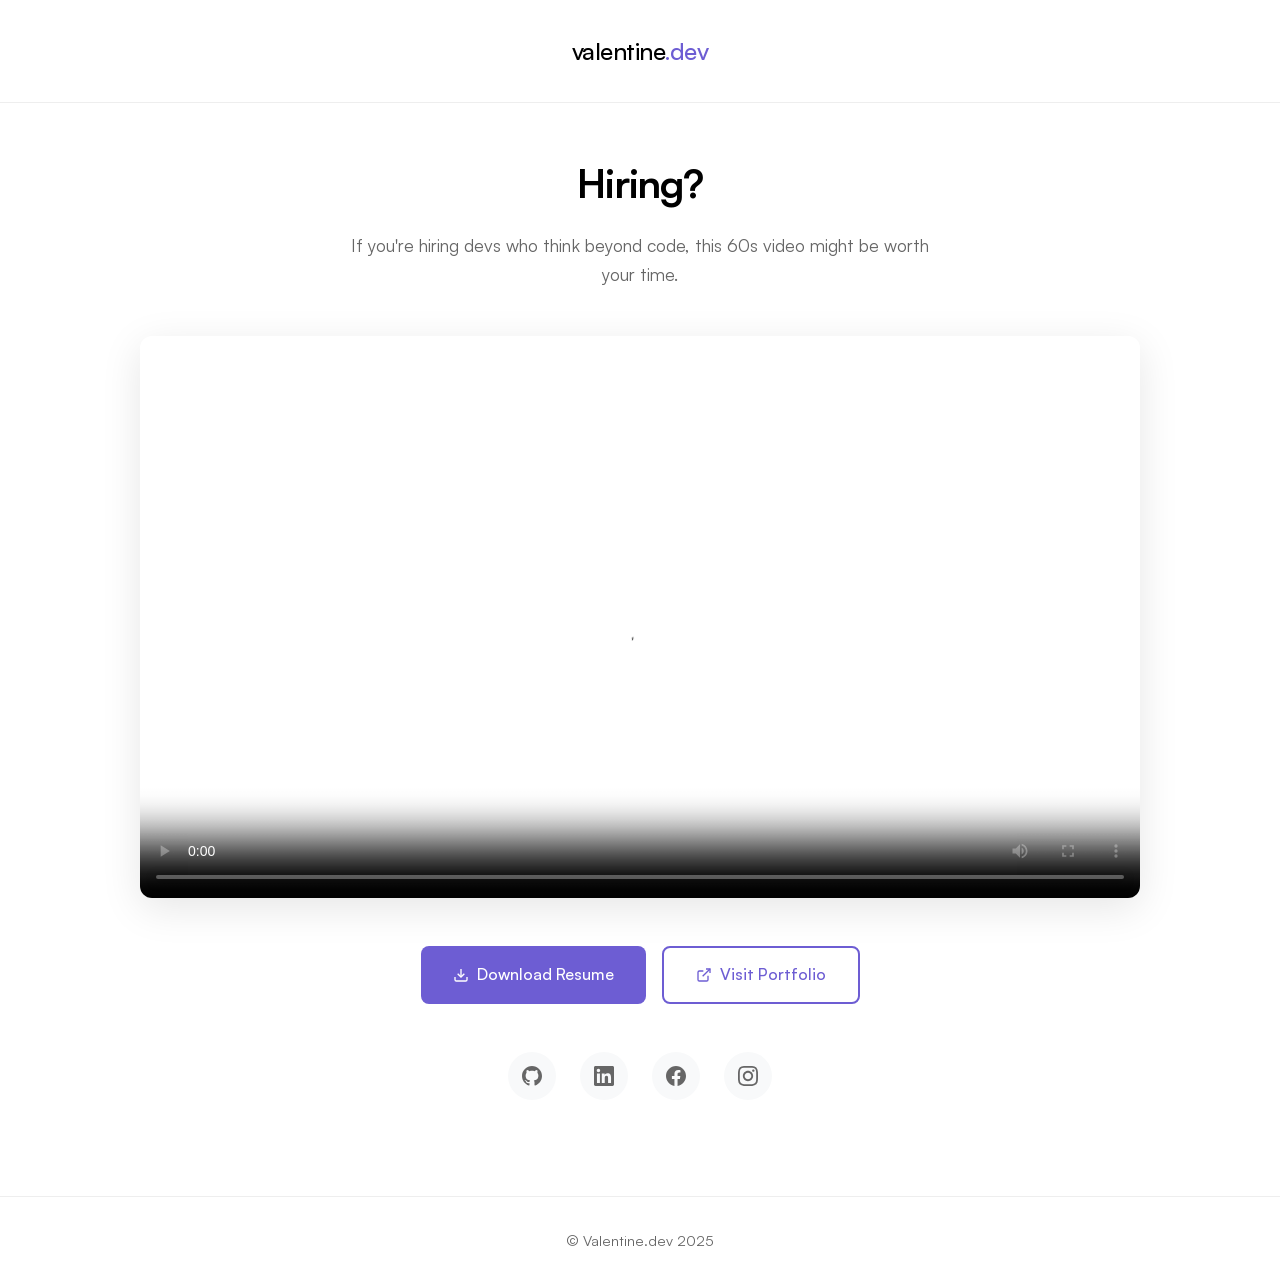
==== commit 3b02fef5: "Fix incorrect image paths in Open Graph and Twitter meta tags" ====
--- a/videos/60s-pitch/index.html
+++ b/videos/60s-pitch/index.html
@@ -18,7 +18,7 @@
     <meta property="og:url" content="https://valentine.dev">
     <meta property="og:title" content="Valentine Ohalebo – I Build Fast, Scalable Tools That Actually Get Used">
     <meta property="og:description" content="Here's a 60-second video showing how I build, what I ship, and why it's worth your time. Resume + portfolio inside.">
-    <meta property="og:image" content="../../https://valentine.dev/assets/images/60s-pitch-thumbnail.jpeg">
+    <meta property="og:image" content="https://valentine.dev/assets/images/60s-pitch-thumbnail.jpeg">
     <meta property="og:image:width" content="1200">
     <meta property="og:image:height" content="630">
     <meta property="og:image:alt" content="Valentine Ohalebo - Full Stack Developer Video Pitch">
@@ -30,7 +30,7 @@
     <meta property="twitter:url" content="https://valentine.dev">
     <meta property="twitter:title" content="Valentine Ohalebo – I Build Fast, Scalable Tools That Actually Get Used">
     <meta property="twitter:description" content="Here's a 60-second video showing how I build, what I ship, and why it's worth your time. Resume + portfolio inside.">
-    <meta property="twitter:image" content="../../https://valentine.dev/assets/images/60s-pitch-thumbnail.jpeg">
+    <meta property="twitter:image" content="https://valentine.dev/assets/images/60s-pitch-thumbnail.jpeg">
     <meta property="twitter:image:alt" content="Valentine Ohalebo - Full Stack Developer Video Pitch">
     <meta property="twitter:creator" content="@thevalentinedev">
     <meta property="twitter:site" content="@thevalentinedev">
@@ -66,7 +66,7 @@
       "jobTitle": "Full Stack Developer",
       "description": "Full Stack Developer with 4+ years of experience crafting scalable web applications using React, Next.js, and TypeScript",
       "url": "https://valentine.dev",
-      "image": "../../https://valentine.dev/assets/images/60s-pitch-thumbnail.jpeg",
+      "image": "https://valentine.dev/assets/images/60s-pitch-thumbnail.jpeg",
       "sameAs": [
         "https://github.com/thevalentinedev",
         "https://www.linkedin.com/in/valentine-ohalebo-51bb37221/",
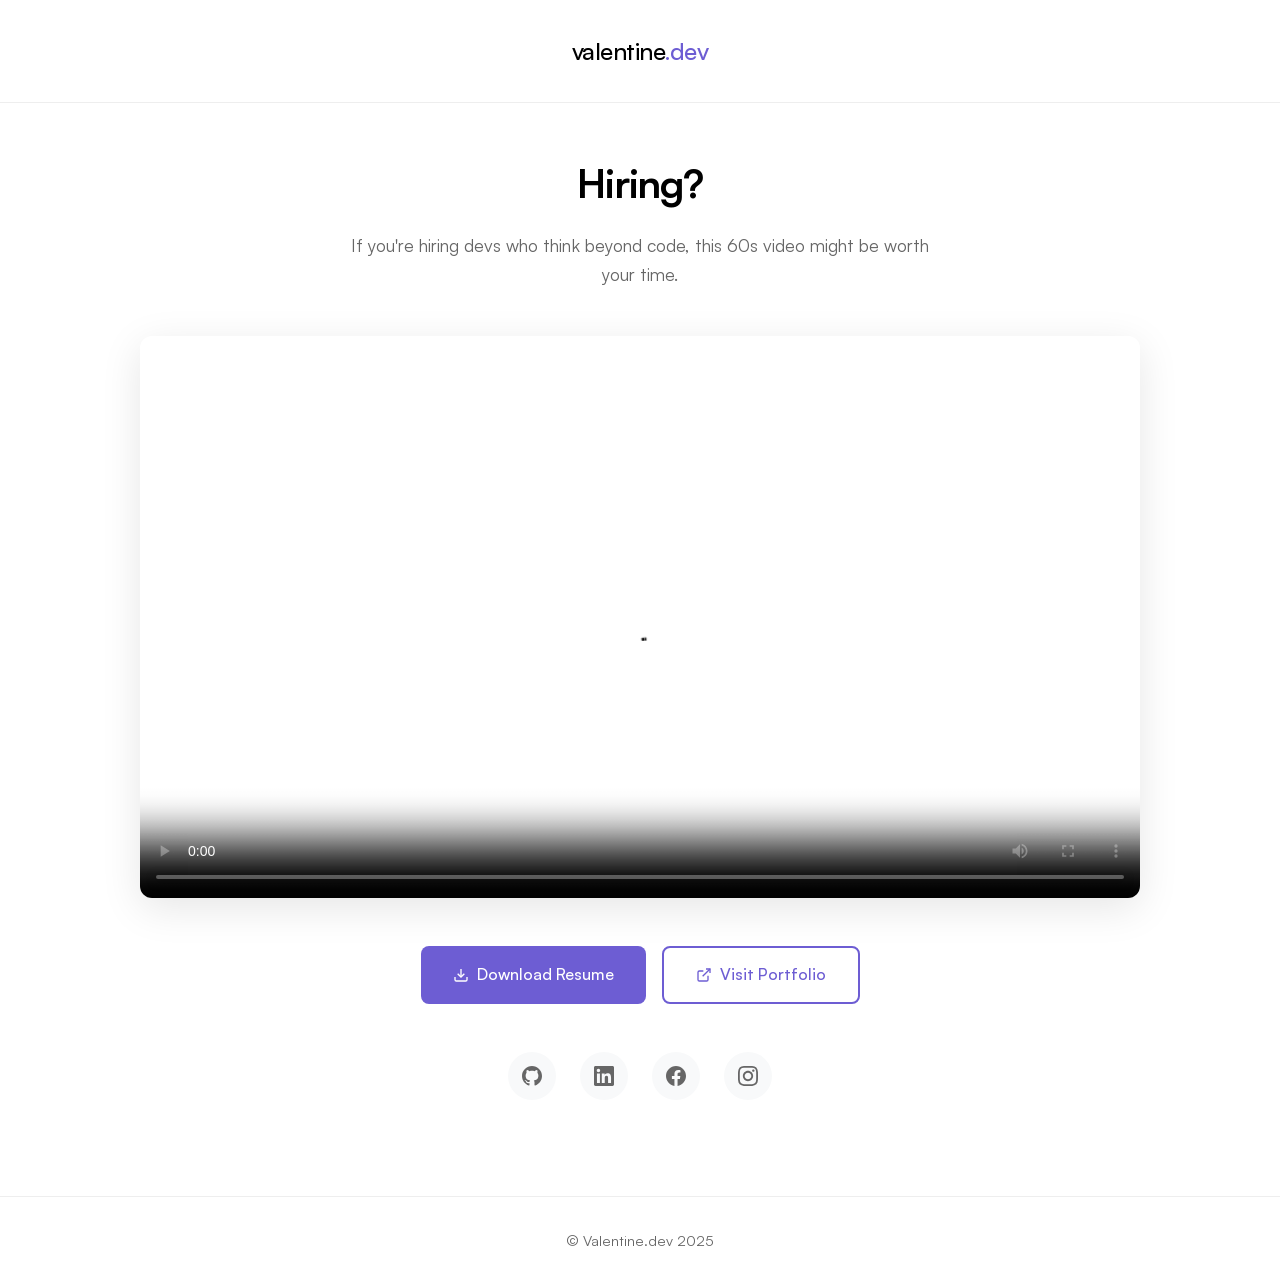
==== commit df7540d6: "Fix stylesheet link path in index.html for 60s pitch video" ====
--- a/videos/60s-pitch/index.html
+++ b/videos/60s-pitch/index.html
@@ -55,7 +55,7 @@
     <link rel="icon" type="image/png" sizes="32x32" href="/favicon-32x32.png">
     <link rel="icon" type="image/png" sizes="16x16" href="/favicon-16x16.png">
     <link rel="manifest" href="/site.webmanifest">
-    <link rel="stylesheet" href="styles.css">
+    <link rel="stylesheet" href="./styles.css">
     
     <!-- Structured Data -->
     <script type="application/ld+json">
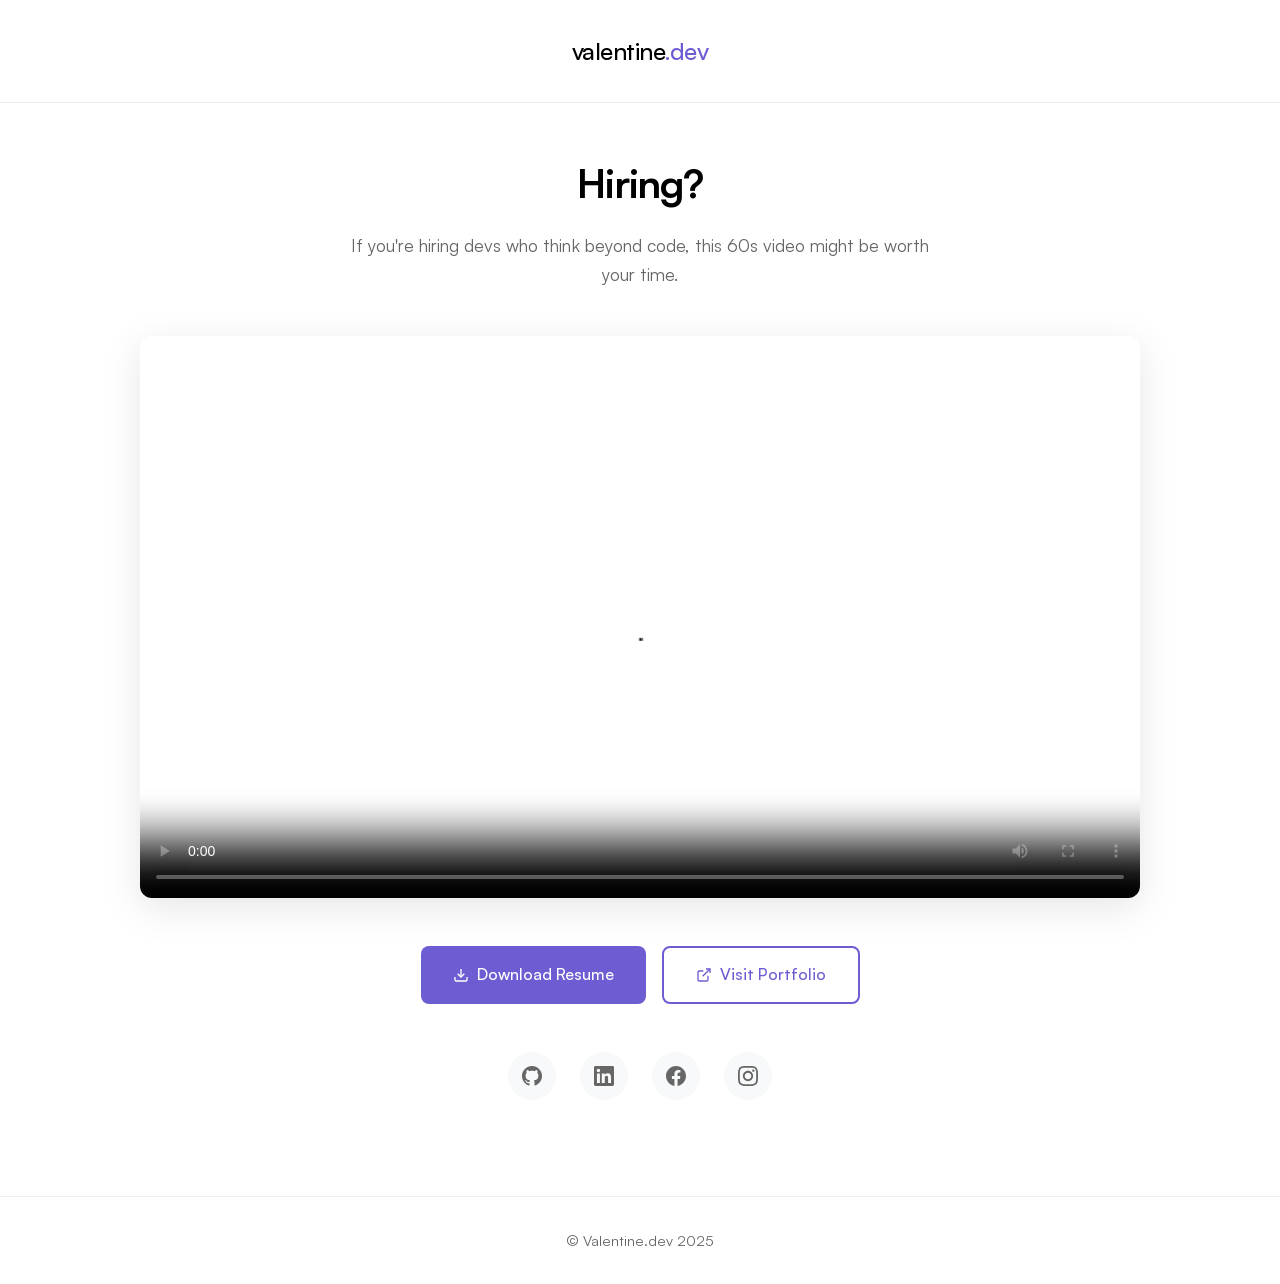
==== commit 9c212ad0: "Refactor styles by embedding CSS directly in index.html and removing styles.css" ====
--- a/videos/60s-pitch/index.html
+++ b/videos/60s-pitch/index.html
@@ -55,7 +55,6 @@
     <link rel="icon" type="image/png" sizes="32x32" href="/favicon-32x32.png">
     <link rel="icon" type="image/png" sizes="16x16" href="/favicon-16x16.png">
     <link rel="manifest" href="/site.webmanifest">
-    <link rel="stylesheet" href="./styles.css">
     
     <!-- Structured Data -->
     <script type="application/ld+json">
@@ -91,6 +90,378 @@
       ]
     }
     </script>
+    <style>
+
+        /* Satoshi Font Face Declarations */
+        @font-face {
+            font-family: 'Satoshi';
+            src: url('../../assets/fonts/Satoshi-Regular.woff2') format('woff2'),
+                 url('../../assets/fonts/Satoshi-Regular.woff') format('woff');
+            font-weight: 400;
+            font-style: normal;
+            font-display: swap;
+        }
+
+        @font-face {
+            font-family: 'Satoshi';
+            src: url('../../assets/fonts/Satoshi-Medium.woff2') format('woff2'),
+                 url('../../assets/fonts/Satoshi-Medium.woff') format('woff');
+            font-weight: 500;
+            font-style: normal;
+            font-display: swap;
+        }
+
+        @font-face {
+            font-family: 'Satoshi';
+            src: url('../../assets/fonts/Satoshi-Bold.woff2') format('woff2'),
+                 url('../../assets/fonts/Satoshi-Bold.woff') format('woff');
+            font-weight: 700;
+            font-style: normal;
+            font-display: swap;
+        }
+
+        * {
+            margin: 0;
+            padding: 0;
+            box-sizing: border-box;
+        }
+
+        body {
+            font-family: 'Satoshi', -apple-system, BlinkMacSystemFont, 'Segoe UI', Roboto, Oxygen, Ubuntu, Cantarell, sans-serif;
+            line-height: 1.6;
+            color: #333;
+            background: #fff;
+            font-weight: 400;
+        }
+
+        .container {
+            max-width: 1200px;
+            margin: 0 auto;
+            padding: 0 20px;
+        }
+
+        /* Header */
+        header {
+            padding: 2rem 0;
+            text-align: center;
+            border-bottom: 1px solid #eee;
+        }
+
+        .brand {
+            font-size: 1.5rem;
+            font-weight: 500;
+            color: #000;
+            text-decoration: none;
+            letter-spacing: -0.02em;
+        }
+
+        .brand .dev {
+            color: #6D5DD3;
+        }
+
+        /* Main Content */
+        main {
+            padding: 3rem 0;
+        }
+
+        .intro {
+            text-align: center;
+            margin-bottom: 3rem;
+        }
+
+        .intro h1 {
+            font-size: 2.5rem;
+            font-weight: 700;
+            margin-bottom: 1rem;
+            color: #000;
+            letter-spacing: -0.03em;
+        }
+
+        .intro p {
+            font-size: 1.1rem;
+            font-weight: 400;
+            color: #666;
+            max-width: 600px;
+            margin: 0 auto;
+        }
+
+        /* Video Section */
+        .video-section {
+            margin: 3rem 0;
+            text-align: center;
+        }
+
+        .video-container {
+            position: relative;
+            width: 100%;
+            max-width: 900px;
+            margin: 0 auto;
+            border-radius: 12px;
+            overflow: hidden;
+            box-shadow: 0 10px 40px rgba(0, 0, 0, 0.1);
+            aspect-ratio: 16/9;
+        }
+
+        .video-container video {
+            width: 100%;
+            height: 100%;
+            object-fit: cover;
+            display: block;
+        }
+
+        /* CTA Section */
+        .cta-section {
+            text-align: center;
+            margin: 3rem 0;
+        }
+
+        .cta-buttons {
+            display: flex;
+            gap: 1rem;
+            justify-content: center;
+            flex-wrap: wrap;
+            margin-top: 2rem;
+        }
+
+        .btn {
+            display: inline-flex;
+            align-items: center;
+            gap: 0.5rem;
+            padding: 0.875rem 2rem;
+            font-size: 1rem;
+            font-weight: 500;
+            text-decoration: none;
+            border-radius: 8px;
+            transition: all 0.2s ease;
+            border: none;
+            cursor: pointer;
+            font-family: 'Satoshi', sans-serif;
+        }
+
+        .btn-primary {
+            background: #6D5DD3;
+            color: #fff;
+        }
+
+        .btn-primary:hover {
+            background: #5A4BC4;
+            transform: translateY(-1px);
+        }
+
+        .btn-secondary {
+            background: #fff;
+            color: #6D5DD3;
+            border: 2px solid #6D5DD3;
+        }
+
+        .btn-secondary:hover {
+            background: #6D5DD3;
+            color: #fff;
+            transform: translateY(-1px);
+        }
+
+        /* Social Media */
+        .social-section {
+            text-align: center;
+            margin: 3rem 0;
+        }
+
+        .social-icons {
+            display: flex;
+            justify-content: center;
+            gap: 1.5rem;
+            margin-top: 1rem;
+        }
+
+        .social-link {
+            display: inline-flex;
+            align-items: center;
+            justify-content: center;
+            width: 48px;
+            height: 48px;
+            background: #f8f9fa;
+            border-radius: 50%;
+            color: #666;
+            text-decoration: none;
+            transition: all 0.2s ease;
+        }
+
+        .social-link:hover {
+            background: #6D5DD3;
+            color: #fff;
+            transform: translateY(-2px);
+        }
+
+        .social-link svg {
+            width: 20px;
+            height: 20px;
+        }
+
+        /* Footer */
+        footer {
+            border-top: 1px solid #eee;
+            padding: 2rem 0;
+            text-align: center;
+            color: #666;
+            font-size: 0.9rem;
+            font-weight: 400;
+        }
+
+        /* Responsive */
+        @media (max-width: 1024px) {
+            .video-container {
+                max-width: 800px;
+            }
+        }
+
+        @media (max-width: 768px) {
+            .container {
+                padding: 0 20px;
+            }
+
+            main {
+                padding: 2rem 0;
+            }
+
+            .intro {
+                margin-bottom: 2.5rem;
+            }
+
+            .intro h1 {
+                font-size: 2.2rem;
+                margin-bottom: 1.5rem;
+            }
+
+            .intro p {
+                font-size: 1.05rem;
+                line-height: 1.5;
+                padding: 0 10px;
+            }
+
+            .video-section {
+                margin: 2.5rem 0;
+                padding: 0 10px;
+            }
+
+            .video-container {
+                max-width: 100%;
+                margin: 0 auto;
+                border-radius: 12px;
+                box-shadow: 0 8px 32px rgba(0, 0, 0, 0.12);
+            }
+
+            .cta-section {
+                margin: 2.5rem 0;
+            }
+
+            .cta-buttons {
+                flex-direction: column;
+                align-items: center;
+                gap: 1rem;
+                margin-top: 2rem;
+            }
+
+            .btn {
+                width: 100%;
+                max-width: 320px;
+                padding: 1rem 2rem;
+                font-size: 1.05rem;
+                justify-content: center;
+            }
+
+            .social-section {
+                margin: 2.5rem 0;
+            }
+
+            .social-icons {
+                gap: 1.2rem;
+            }
+
+            .social-link {
+                width: 52px;
+                height: 52px;
+            }
+
+            .social-link svg {
+                width: 22px;
+                height: 22px;
+            }
+        }
+
+        @media (max-width: 480px) {
+            .container {
+                padding: 0 16px;
+            }
+
+            header {
+                padding: 1.5rem 0;
+            }
+
+            main {
+                padding: 1.5rem 0;
+            }
+
+            .intro h1 {
+                font-size: 1.9rem;
+                margin-bottom: 1.2rem;
+            }
+
+            .intro p {
+                font-size: 1rem;
+                padding: 0 5px;
+            }
+
+            .video-section {
+                padding: 0 8px;
+            }
+
+            .video-container {
+                border-radius: 10px;
+                box-shadow: 0 6px 24px rgba(0, 0, 0, 0.1);
+            }
+
+            .btn {
+                max-width: 280px;
+                padding: 0.9rem 1.5rem;
+                font-size: 1rem;
+            }
+
+            .brand {
+                font-size: 1.3rem;
+            }
+
+            .social-icons {
+                gap: 1rem;
+            }
+
+            .social-link {
+                width: 48px;
+                height: 48px;
+            }
+
+            .social-link svg {
+                width: 20px;
+                height: 20px;
+            }
+        }
+
+        /* Large screens - utilize more space */
+        @media (min-width: 1200px) {
+            .video-container {
+                max-width: 1000px;
+            }
+        }
+
+        @media (min-width: 1400px) {
+            .container {
+                max-width: 1400px;
+            }
+            
+            .video-container {
+                max-width: 1200px;
+            }
+        }
+    </style>
 </head>
 <body>
     <header>
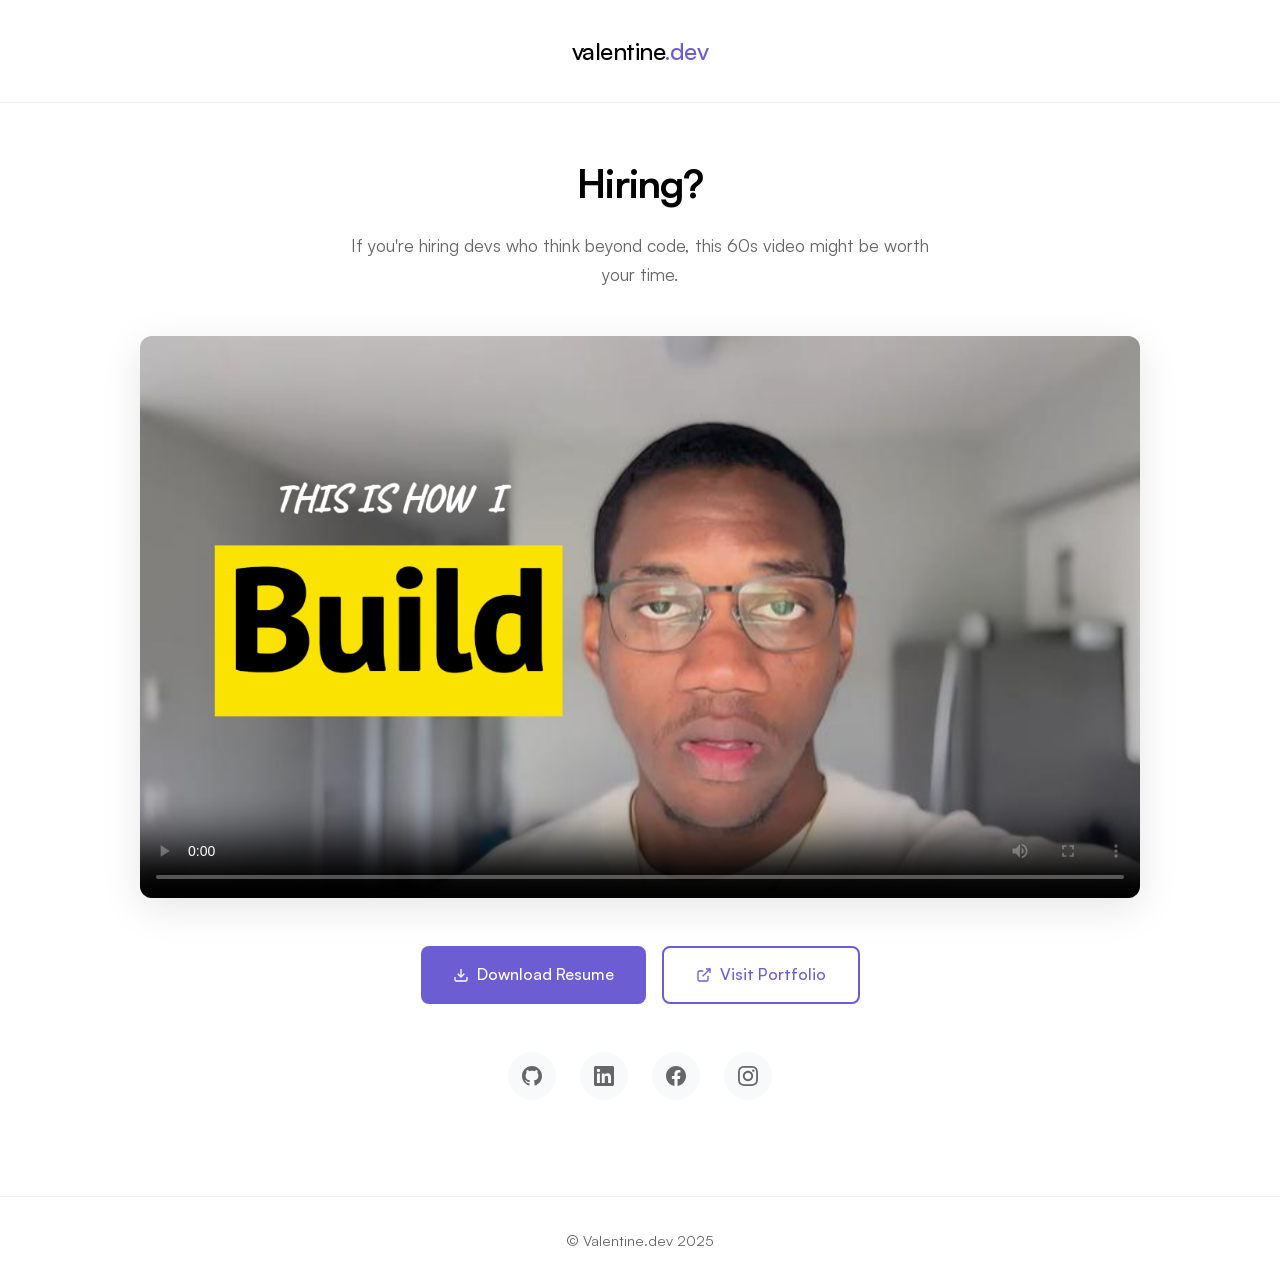
==== commit d1d0e55f: "Fix incorrect poster image path in 60s pitch video" ====
--- a/videos/60s-pitch/index.html
+++ b/videos/60s-pitch/index.html
@@ -482,7 +482,7 @@
                     <video 
                         controls 
                         preload="metadata"
-                        poster="../../assets/image/60s-pitch-thumbnail.jpeg"
+                        poster="../../assets/images/60s-pitch-thumbnail.jpeg"
                     >
                         <source src="../../assets/videos/60s-pitch.mp4" type="video/mp4">
                         Your browser does not support the video tag.
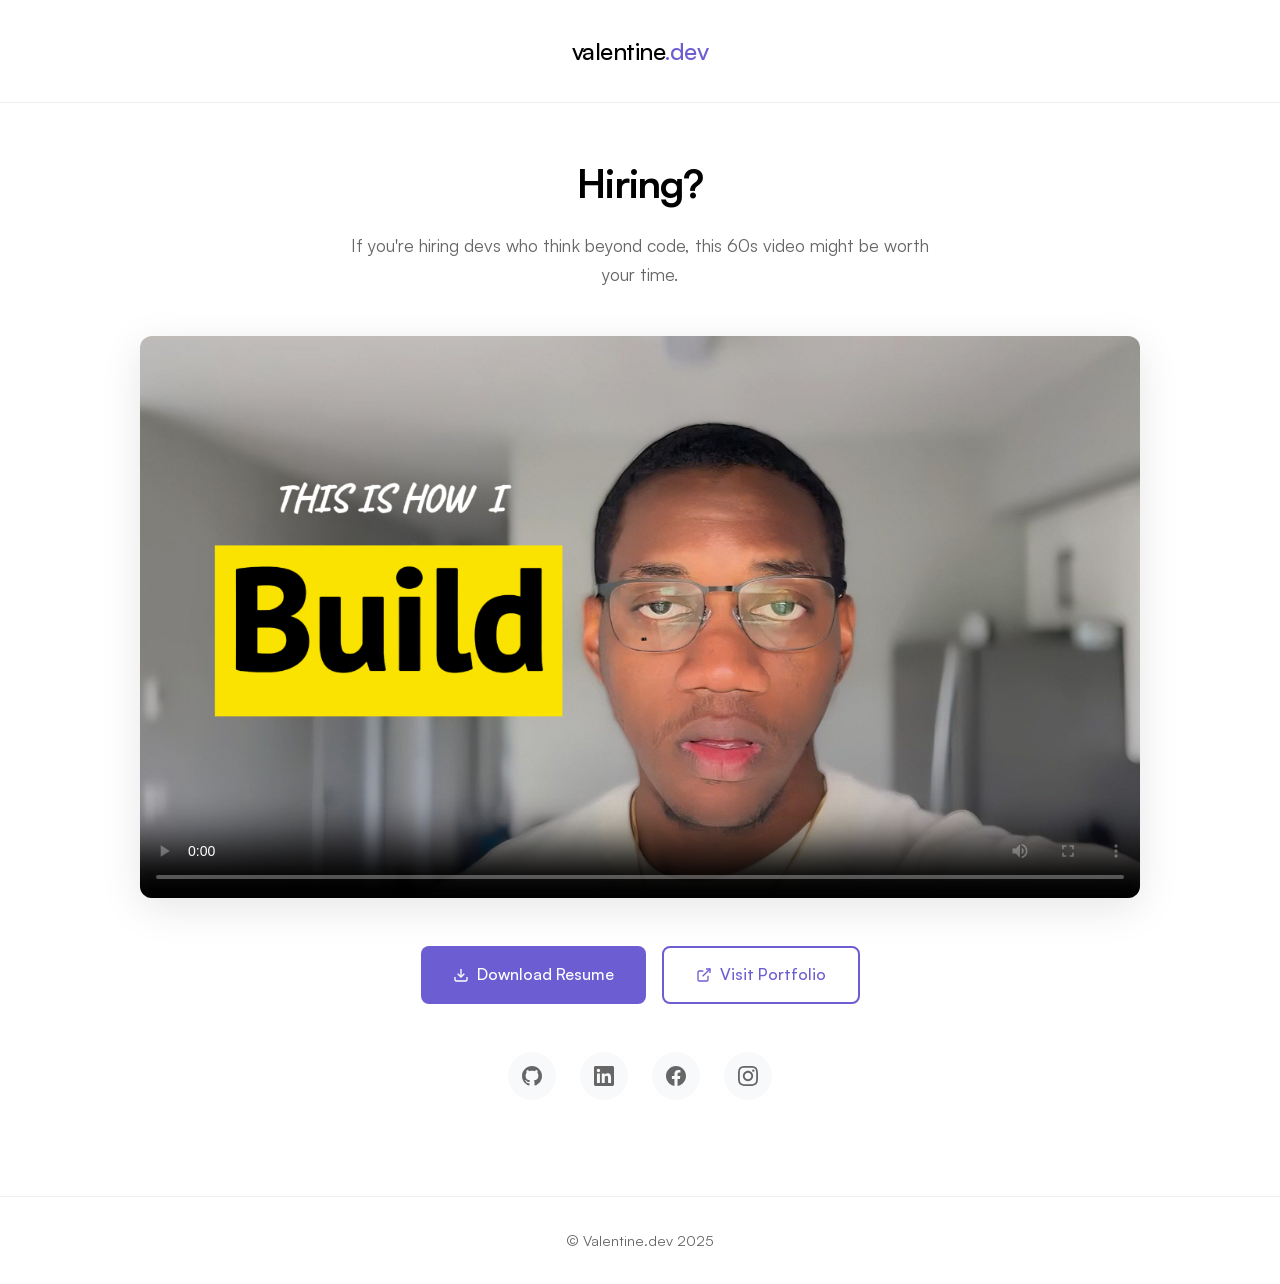
==== commit 1a924d49: "Add Google Analytics tracking script to index.html and 60s pitch video page" ====
--- a/videos/60s-pitch/index.html
+++ b/videos/60s-pitch/index.html
@@ -90,6 +90,17 @@
       ]
     }
     </script>
+
+<!-- Google tag (gtag.js) -->
+<script async src="https://www.googletagmanager.com/gtag/js?id=G-J6CDKP93TN"></script>
+<script>
+  window.dataLayer = window.dataLayer || [];
+  function gtag(){dataLayer.push(arguments);}
+  gtag('js', new Date());
+
+  gtag('config', 'G-J6CDKP93TN');
+</script>
+
     <style>
 
         /* Satoshi Font Face Declarations */
